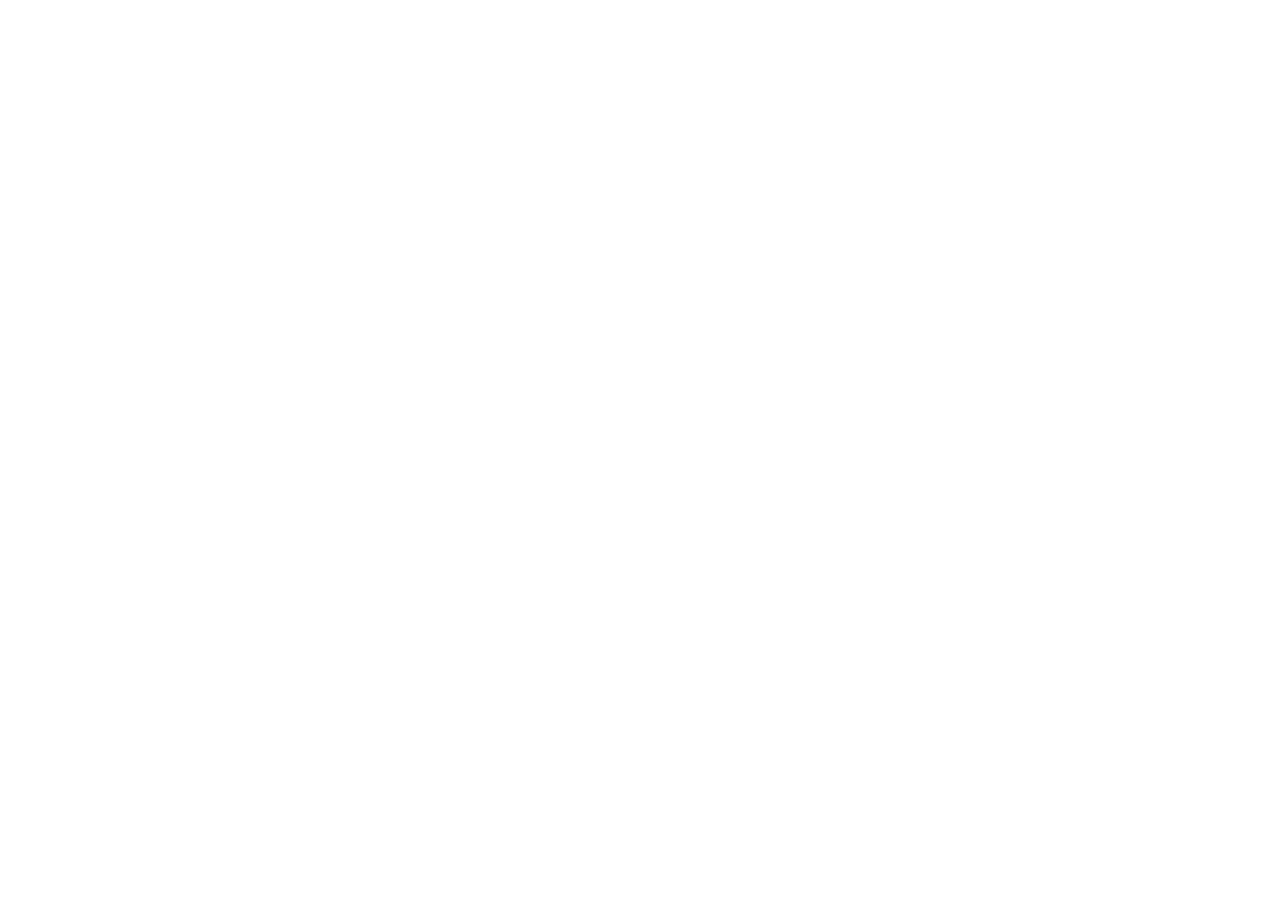
==== app.html @ 2caa17f7 "ajustando tamanho da tela do jogo" ====
<!DOCTYPE html>
<html lang="en">
<head>
    <meta charset="UTF-8">
    <meta http-equiv="X-UA-Compatible" content="IE=edge">
    <meta name="viewport" content="width=device-width, initial-scale=1.0">
    <title>Mata mosquito</title>
    <script src="js/jogo.js"></script>
</head>
<body onresize="ajustaTamanho()">
    
</body>
</html>
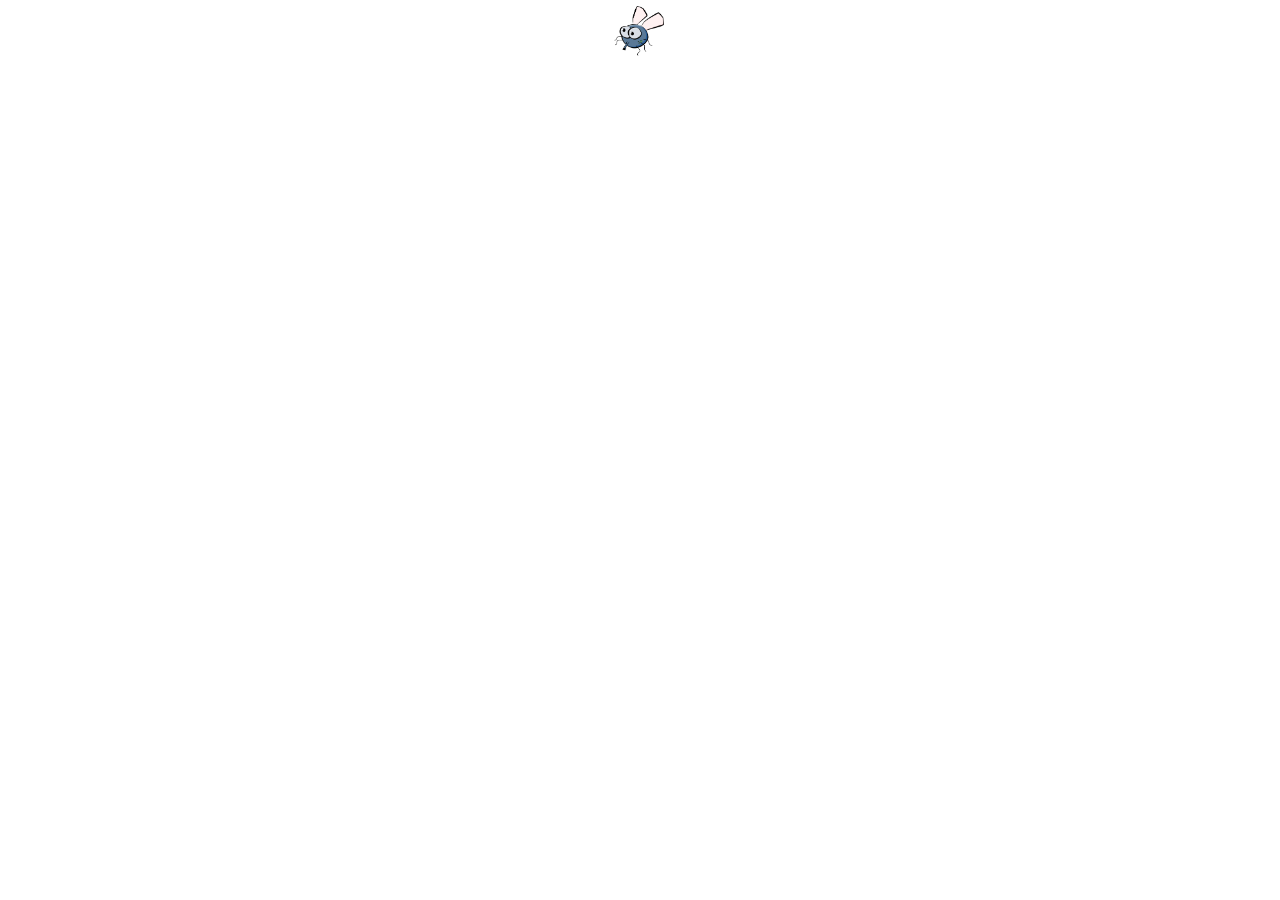
==== commit 2f82e7db: "colocando mosquito de forma randomica" ====
--- a/app.html
+++ b/app.html
@@ -1,13 +1,19 @@
 <!DOCTYPE html>
-<html lang="en">
-<head>
-    <meta charset="UTF-8">
-    <meta http-equiv="X-UA-Compatible" content="IE=edge">
-    <meta name="viewport" content="width=device-width, initial-scale=1.0">
-    <title>Mata mosquito</title>
-    <script src="js/jogo.js"></script>
-</head>
-<body onresize="ajustaTamanho()">
-    
-</body>
+    <html lang="en">
+    <head>
+        <meta charset="UTF-8">
+        <meta http-equiv="X-UA-Compatible" content="IE=edge">
+        <meta name="viewport" content="width=device-width, initial-scale=1.0">
+        <title>Mata mosquito</title>
+        <script src="js/jogo.js"></script>
+        <link rel="stylesheet" href="css/estilo.css"/>
+    </head>
+    <body onresize="ajustaTamanho()">
+        
+
+
+        <script>
+           posicaoRandomica()
+        </script>
+    </body>
 </html>--- a/css/estilo.css
+++ b/css/estilo.css
@@ -0,0 +1,4 @@
+.mosquito1{
+    width: 50px;
+    height: 50px;
+}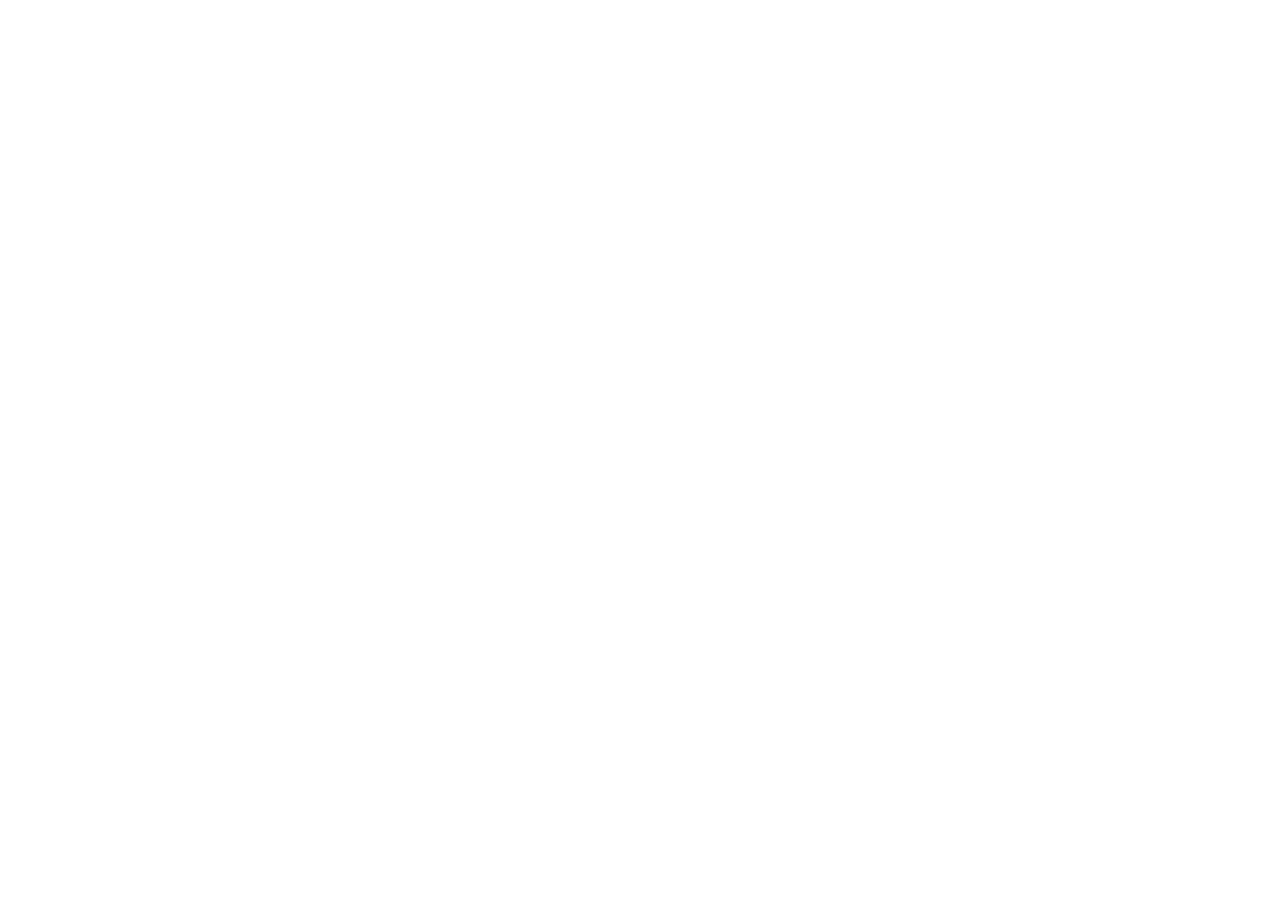
==== commit c6de916a: "criando e removendo mosquito a partir de um tempo" ====
--- a/app.html
+++ b/app.html
@@ -13,7 +13,7 @@
 
 
         <script>
-           posicaoRandomica()
+            setInterval(function() {posicaoRandomica()}, 2000)
         </script>
     </body>
 </html>--- a/css/estilo.css
+++ b/css/estilo.css
@@ -1,4 +1,22 @@
 .mosquito1{
     width: 50px;
     height: 50px;
+}
+
+.mosquito2{
+    width: 70px;
+    height: 70px;
+}
+
+.mosquito3{
+    width: 90px;
+    height: 90px;
+}
+
+.ladoA{
+    transform: scaleX(1);
+}
+
+.ladoB{
+    transform: scaleX(-1);
 }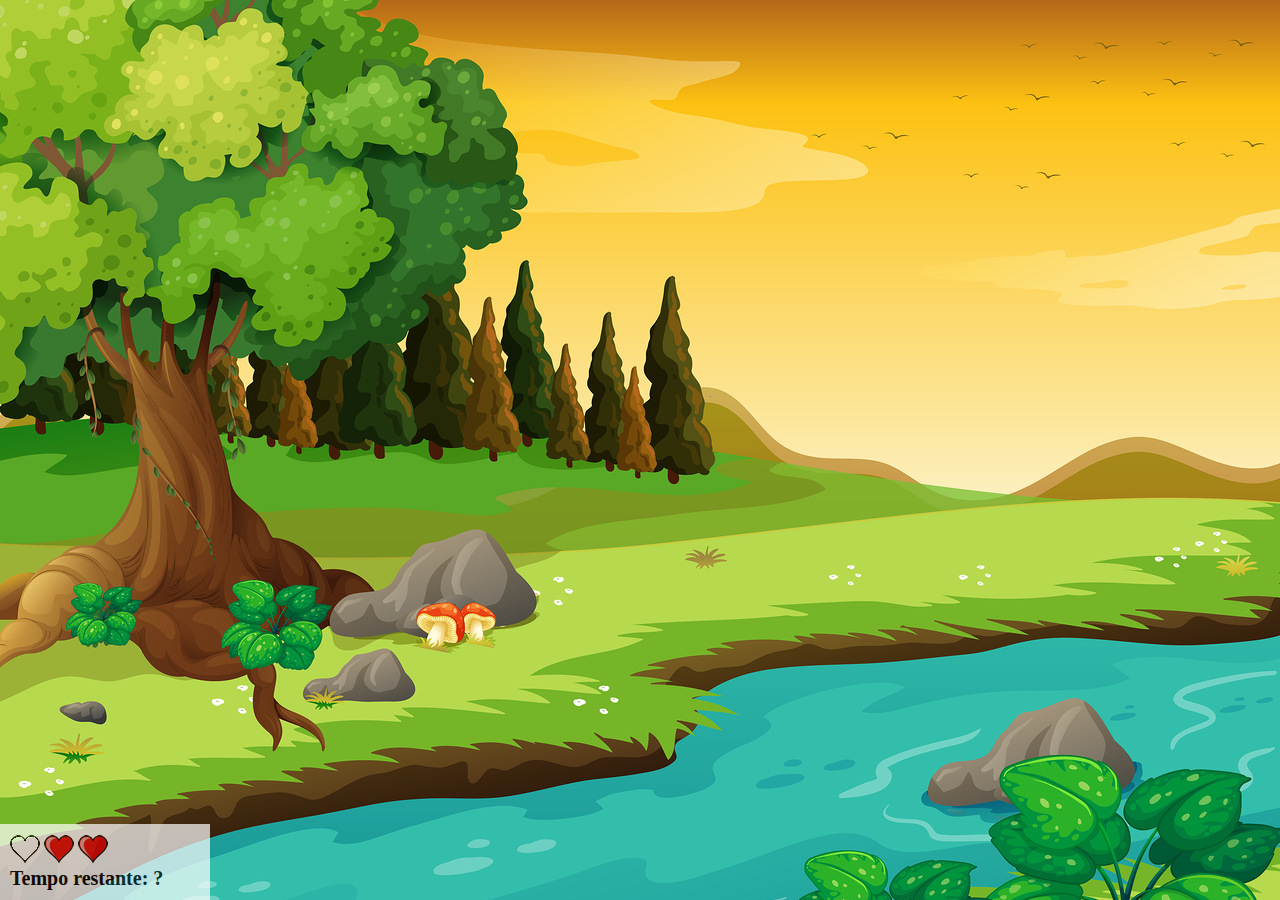
==== commit 7773df14: "dando um trato no css" ====
--- a/app.html
+++ b/app.html
@@ -10,6 +10,15 @@
     </head>
     <body onresize="ajustaTamanho()">
         
+        <div class="painel">
+            <div class="vidas">
+                <img src="imagens/coracao_vazio.png">
+                <img src="imagens/coracao_cheio.png">
+                <img src="imagens/coracao_cheio.png">
+            </div>
+
+            <div class="cronometro"> Tempo restante: ? </div>
+        </div>
 
 
         <script>
--- a/css/estilo.css
+++ b/css/estilo.css
@@ -1,3 +1,8 @@
+body{
+    background-image: url(../imagens/bg.jpg);
+    background-repeat: no-repeat;
+}
+
 .mosquito1{
     width: 50px;
     height: 50px;
@@ -19,4 +24,26 @@
 
 .ladoB{
     transform: scaleX(-1);
+}
+
+
+.painel{
+    position: absolute;
+    width: 190px;
+    padding: 10px;
+    bottom: 0px;
+    left: 0px;
+    border-top: solid 1px #fff ;
+    background-color: #fff;
+    opacity: 0.7;
+}
+
+.vidas { 
+    float: left;
+}
+
+.cronometro{
+    float: left;
+    font-size: 20px;
+    font-weight: bold;
 }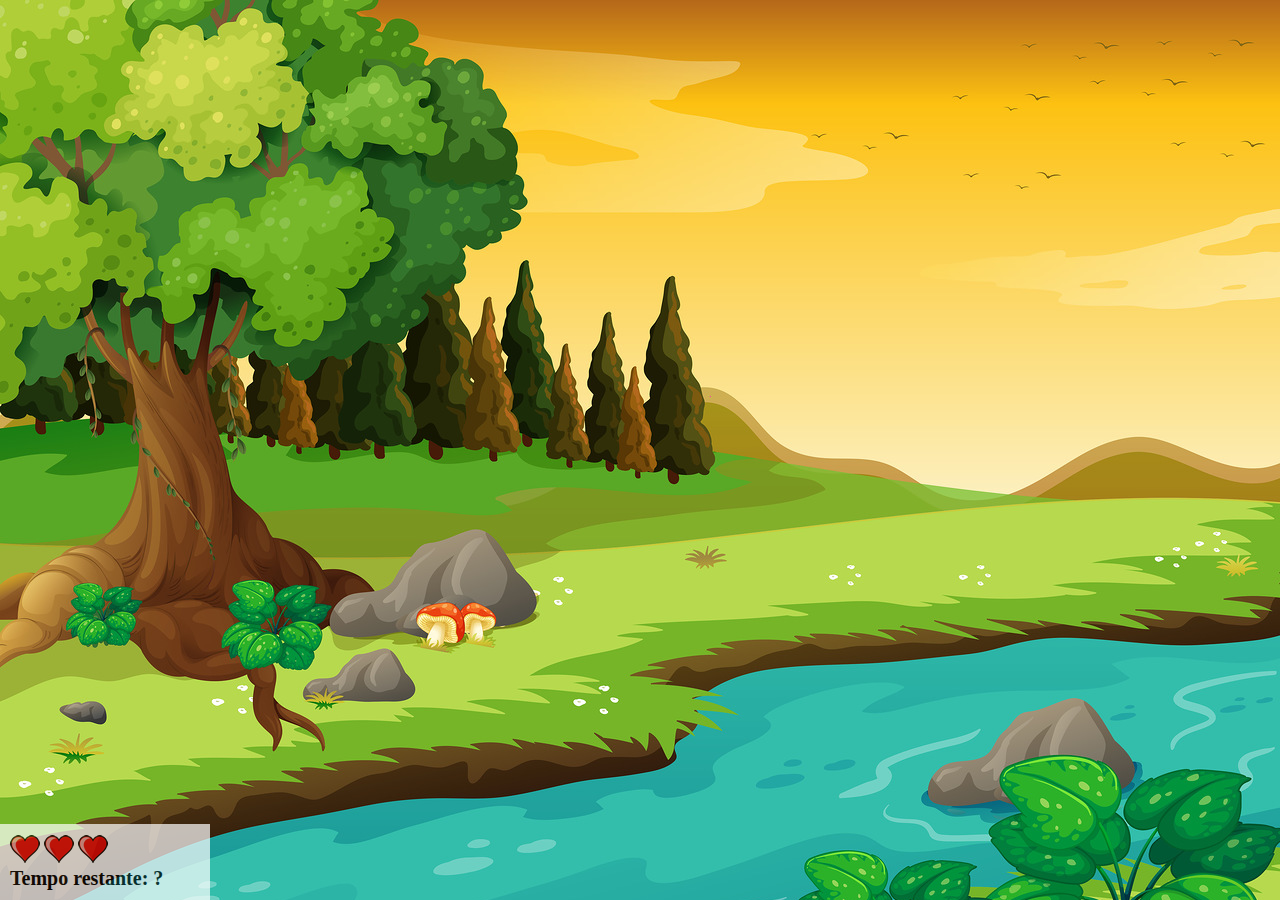
==== commit f7042c88: "controlando os pontos de vida" ====
--- a/app.html
+++ b/app.html
@@ -12,9 +12,9 @@
         
         <div class="painel">
             <div class="vidas">
-                <img src="imagens/coracao_vazio.png">
-                <img src="imagens/coracao_cheio.png">
-                <img src="imagens/coracao_cheio.png">
+                <img id="v1" src="imagens/coracao_cheio.png">
+                <img id="v2" src="imagens/coracao_cheio.png">
+                <img id="v3" src="imagens/coracao_cheio.png">
             </div>
 
             <div class="cronometro"> Tempo restante: ? </div>
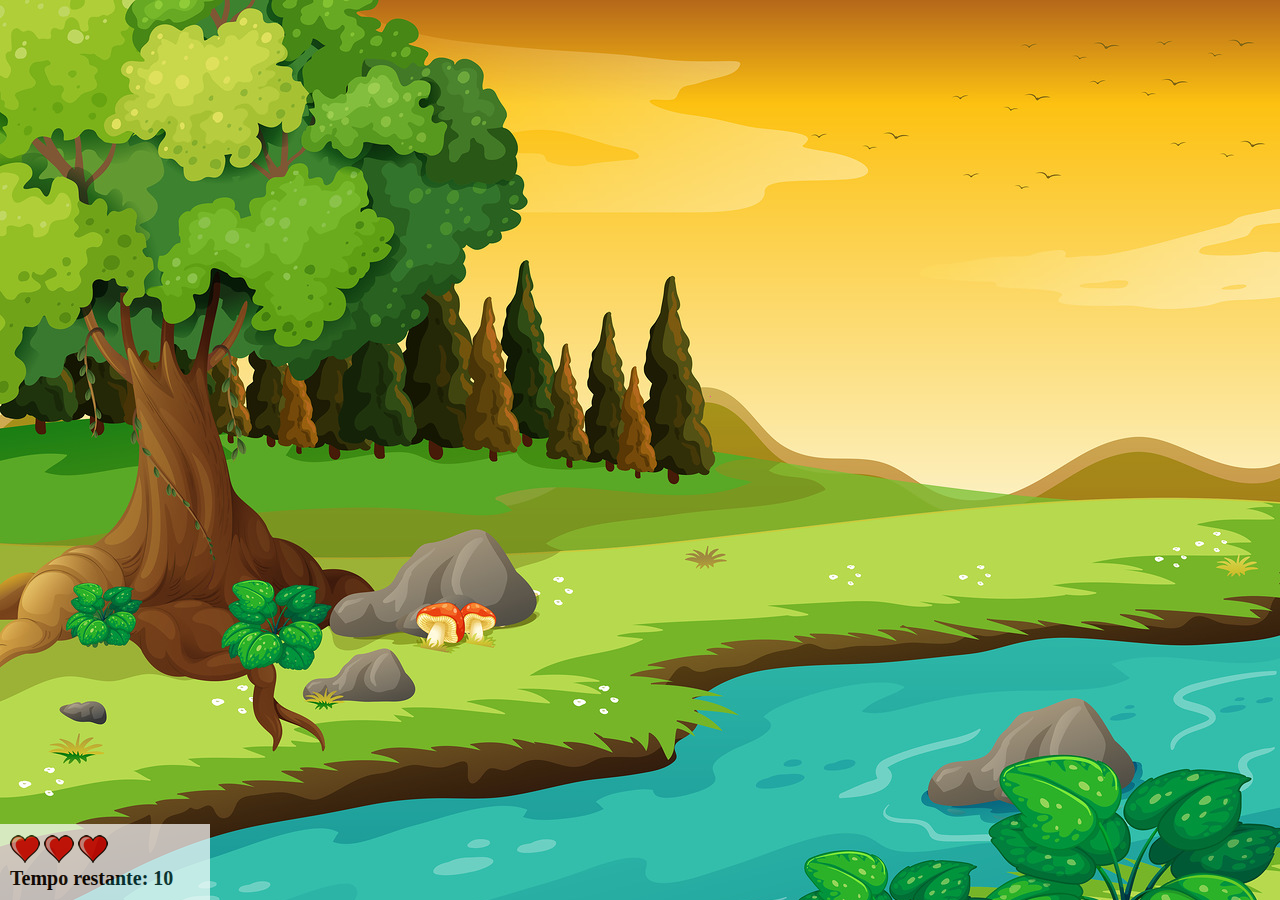
==== commit ecc95dfa: "adicionando cronometro e lógica de parar jogo" ====
--- a/app.html
+++ b/app.html
@@ -17,12 +17,14 @@
                 <img id="v3" src="imagens/coracao_cheio.png">
             </div>
 
-            <div class="cronometro"> Tempo restante: ? </div>
+            <div class="cronometro"> Tempo restante: <span id="cronometro"></span> </div>
         </div>
 
 
         <script>
-            setInterval(function() {posicaoRandomica()}, 2000)
+            document.getElementById('cronometro').innerHTML = tempo
+
+            var criaMosquito = setInterval(function() {posicaoRandomica()}, 2000)
         </script>
     </body>
 </html>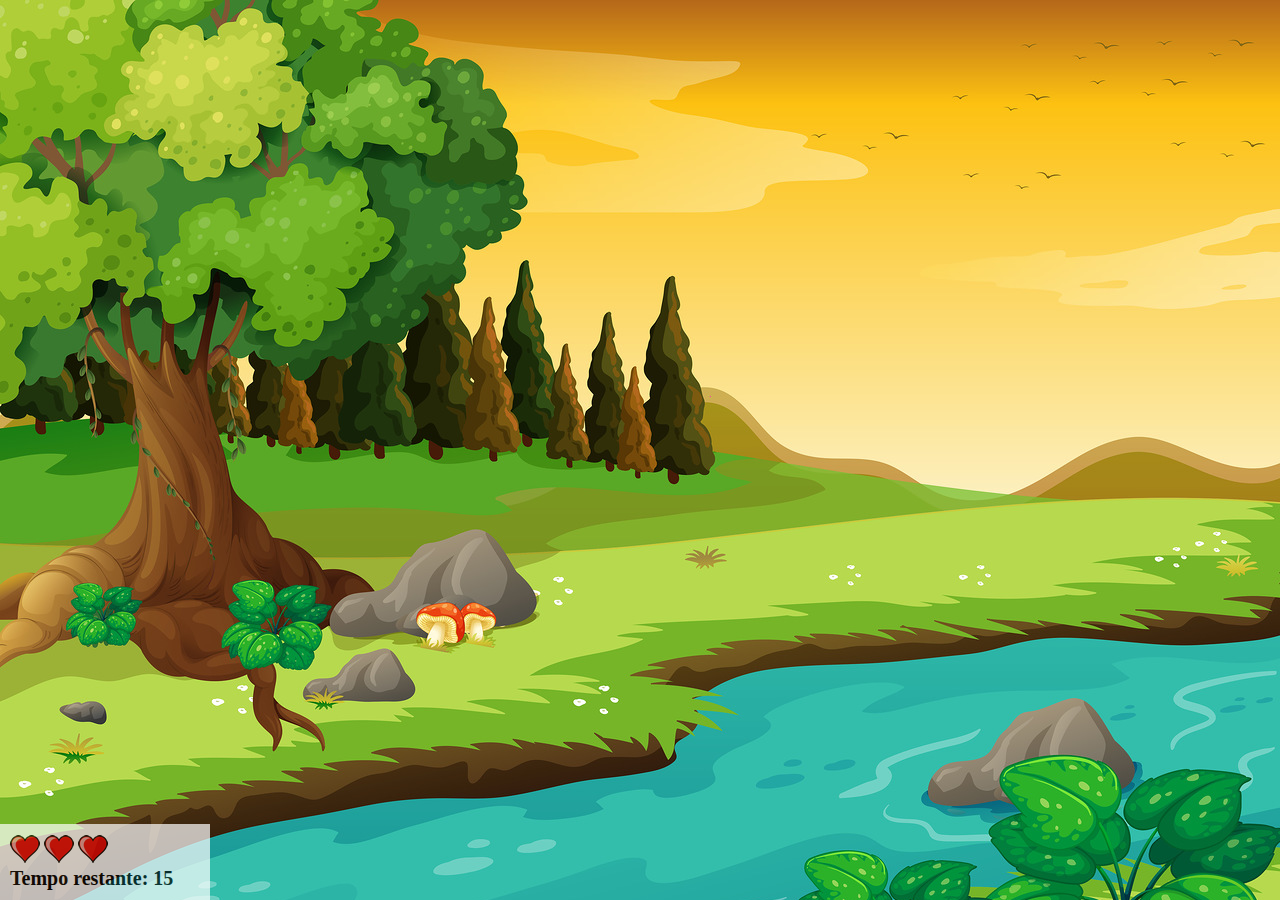
==== commit 869a1dea: "botando a lógica de nível" ====
--- a/app.html
+++ b/app.html
@@ -24,7 +24,7 @@
         <script>
             document.getElementById('cronometro').innerHTML = tempo
 
-            var criaMosquito = setInterval(function() {posicaoRandomica()}, 2000)
+            var criaMosquito = setInterval(function() {posicaoRandomica()}, tempoCriaMosquito)
         </script>
     </body>
 </html>